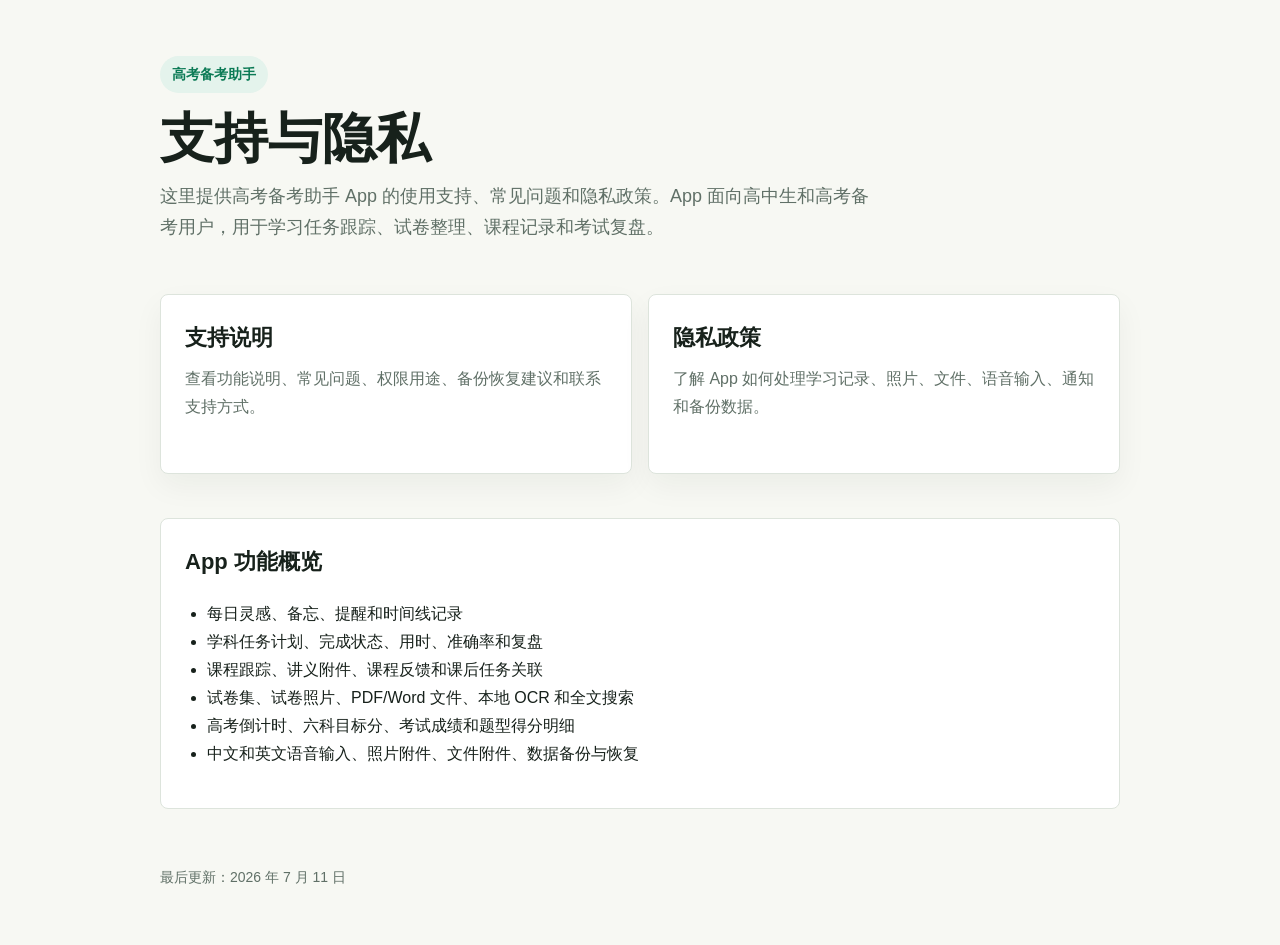
==== index.html @ 32e7072b "Add Gaokao prep assistant support pages" ====
<!doctype html>
<html lang="zh-Hans">
<head>
  <meta charset="utf-8">
  <meta name="viewport" content="width=device-width, initial-scale=1">
  <title>高考备考助手 - 支持与隐私</title>
  <meta name="description" content="高考备考助手 App 支持页面与隐私政策。">
  <style>
    :root {
      color-scheme: light;
      --bg: #f7f8f3;
      --card: #ffffff;
      --ink: #17211b;
      --muted: #607067;
      --line: #dde4dc;
      --accent: #0b7a55;
      --accent-soft: #e4f3ec;
    }
    * { box-sizing: border-box; }
    body {
      margin: 0;
      background: var(--bg);
      color: var(--ink);
      font-family: -apple-system, BlinkMacSystemFont, "SF Pro Text", "PingFang SC", "Hiragino Sans GB", "Microsoft YaHei", sans-serif;
      line-height: 1.75;
    }
    header, main, footer {
      width: min(960px, calc(100% - 32px));
      margin: 0 auto;
    }
    header {
      padding: 56px 0 28px;
    }
    .eyebrow {
      display: inline-flex;
      align-items: center;
      gap: 8px;
      margin-bottom: 16px;
      padding: 6px 12px;
      border-radius: 999px;
      background: var(--accent-soft);
      color: var(--accent);
      font-size: 14px;
      font-weight: 700;
    }
    h1 {
      margin: 0 0 14px;
      font-size: clamp(32px, 6vw, 54px);
      line-height: 1.08;
      letter-spacing: 0;
    }
    .lead {
      max-width: 720px;
      margin: 0;
      color: var(--muted);
      font-size: 18px;
    }
    .grid {
      display: grid;
      grid-template-columns: repeat(auto-fit, minmax(260px, 1fr));
      gap: 16px;
      margin: 22px 0 44px;
    }
    .card {
      display: block;
      min-height: 180px;
      padding: 24px;
      border: 1px solid var(--line);
      border-radius: 8px;
      background: var(--card);
      color: inherit;
      text-decoration: none;
      box-shadow: 0 12px 30px rgba(23, 33, 27, 0.05);
    }
    .card:hover {
      border-color: rgba(11, 122, 85, 0.35);
      transform: translateY(-1px);
    }
    .card h2 {
      margin: 0 0 8px;
      font-size: 22px;
      letter-spacing: 0;
    }
    .card p {
      margin: 0;
      color: var(--muted);
    }
    .section {
      padding: 24px;
      border: 1px solid var(--line);
      border-radius: 8px;
      background: var(--card);
      margin-bottom: 18px;
    }
    .section h2 {
      margin-top: 0;
      font-size: 22px;
      letter-spacing: 0;
    }
    ul { padding-left: 22px; }
    footer {
      padding: 24px 0 42px;
      color: var(--muted);
      font-size: 14px;
    }
  </style>
</head>
<body>
  <header>
    <div class="eyebrow">高考备考助手</div>
    <h1>支持与隐私</h1>
    <p class="lead">这里提供高考备考助手 App 的使用支持、常见问题和隐私政策。App 面向高中生和高考备考用户，用于学习任务跟踪、试卷整理、课程记录和考试复盘。</p>
  </header>

  <main>
    <div class="grid" aria-label="主要页面">
      <a class="card" href="./support.html">
        <h2>支持说明</h2>
        <p>查看功能说明、常见问题、权限用途、备份恢复建议和联系支持方式。</p>
      </a>
      <a class="card" href="./privacy.html">
        <h2>隐私政策</h2>
        <p>了解 App 如何处理学习记录、照片、文件、语音输入、通知和备份数据。</p>
      </a>
    </div>

    <section class="section">
      <h2>App 功能概览</h2>
      <ul>
        <li>每日灵感、备忘、提醒和时间线记录</li>
        <li>学科任务计划、完成状态、用时、准确率和复盘</li>
        <li>课程跟踪、讲义附件、课程反馈和课后任务关联</li>
        <li>试卷集、试卷照片、PDF/Word 文件、本地 OCR 和全文搜索</li>
        <li>高考倒计时、六科目标分、考试成绩和题型得分明细</li>
        <li>中文和英文语音输入、照片附件、文件附件、数据备份与恢复</li>
      </ul>
    </section>
  </main>

  <footer>
    <p>最后更新：2026 年 7 月 11 日</p>
  </footer>
</body>
</html>
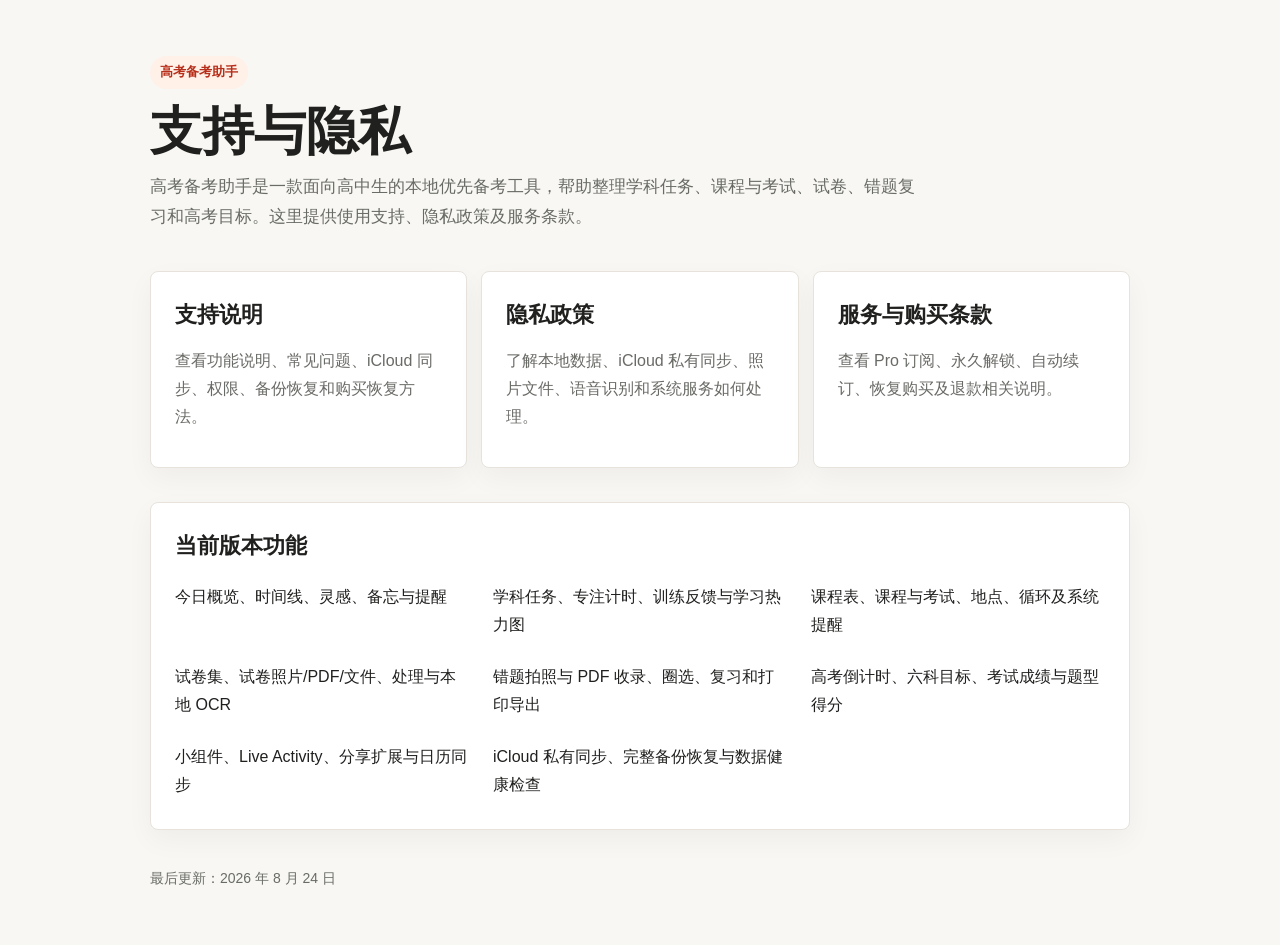
==== commit 532f0d4e: "Update support site for App Store release" ====
--- a/index.html
+++ b/index.html
@@ -1,144 +1,21 @@
 <!doctype html>
 <html lang="zh-Hans">
 <head>
-  <meta charset="utf-8">
-  <meta name="viewport" content="width=device-width, initial-scale=1">
-  <title>高考备考助手 - 支持与隐私</title>
-  <meta name="description" content="高考备考助手 App 支持页面与隐私政策。">
-  <style>
-    :root {
-      color-scheme: light;
-      --bg: #f7f8f3;
-      --card: #ffffff;
-      --ink: #17211b;
-      --muted: #607067;
-      --line: #dde4dc;
-      --accent: #0b7a55;
-      --accent-soft: #e4f3ec;
-    }
-    * { box-sizing: border-box; }
-    body {
-      margin: 0;
-      background: var(--bg);
-      color: var(--ink);
-      font-family: -apple-system, BlinkMacSystemFont, "SF Pro Text", "PingFang SC", "Hiragino Sans GB", "Microsoft YaHei", sans-serif;
-      line-height: 1.75;
-    }
-    header, main, footer {
-      width: min(960px, calc(100% - 32px));
-      margin: 0 auto;
-    }
-    header {
-      padding: 56px 0 28px;
-    }
-    .eyebrow {
-      display: inline-flex;
-      align-items: center;
-      gap: 8px;
-      margin-bottom: 16px;
-      padding: 6px 12px;
-      border-radius: 999px;
-      background: var(--accent-soft);
-      color: var(--accent);
-      font-size: 14px;
-      font-weight: 700;
-    }
-    h1 {
-      margin: 0 0 14px;
-      font-size: clamp(32px, 6vw, 54px);
-      line-height: 1.08;
-      letter-spacing: 0;
-    }
-    .lead {
-      max-width: 720px;
-      margin: 0;
-      color: var(--muted);
-      font-size: 18px;
-    }
-    .grid {
-      display: grid;
-      grid-template-columns: repeat(auto-fit, minmax(260px, 1fr));
-      gap: 16px;
-      margin: 22px 0 44px;
-    }
-    .card {
-      display: block;
-      min-height: 180px;
-      padding: 24px;
-      border: 1px solid var(--line);
-      border-radius: 8px;
-      background: var(--card);
-      color: inherit;
-      text-decoration: none;
-      box-shadow: 0 12px 30px rgba(23, 33, 27, 0.05);
-    }
-    .card:hover {
-      border-color: rgba(11, 122, 85, 0.35);
-      transform: translateY(-1px);
-    }
-    .card h2 {
-      margin: 0 0 8px;
-      font-size: 22px;
-      letter-spacing: 0;
-    }
-    .card p {
-      margin: 0;
-      color: var(--muted);
-    }
-    .section {
-      padding: 24px;
-      border: 1px solid var(--line);
-      border-radius: 8px;
-      background: var(--card);
-      margin-bottom: 18px;
-    }
-    .section h2 {
-      margin-top: 0;
-      font-size: 22px;
-      letter-spacing: 0;
-    }
-    ul { padding-left: 22px; }
-    footer {
-      padding: 24px 0 42px;
-      color: var(--muted);
-      font-size: 14px;
-    }
-  </style>
+  <meta charset="utf-8"><meta name="viewport" content="width=device-width, initial-scale=1">
+  <title>高考备考助手 - 支持、隐私与服务条款</title>
+  <meta name="description" content="高考备考助手 App 官方支持、隐私政策与服务条款。">
+  <link rel="stylesheet" href="./style.css">
 </head>
 <body>
-  <header>
-    <div class="eyebrow">高考备考助手</div>
-    <h1>支持与隐私</h1>
-    <p class="lead">这里提供高考备考助手 App 的使用支持、常见问题和隐私政策。App 面向高中生和高考备考用户，用于学习任务跟踪、试卷整理、课程记录和考试复盘。</p>
-  </header>
-
+  <header class="home-header"><span class="tag">高考备考助手</span><h1>支持与隐私</h1><p class="lead">高考备考助手是一款面向高中生的本地优先备考工具，帮助整理学科任务、课程与考试、试卷、错题复习和高考目标。这里提供使用支持、隐私政策及服务条款。</p></header>
   <main>
     <div class="grid" aria-label="主要页面">
-      <a class="card" href="./support.html">
-        <h2>支持说明</h2>
-        <p>查看功能说明、常见问题、权限用途、备份恢复建议和联系支持方式。</p>
-      </a>
-      <a class="card" href="./privacy.html">
-        <h2>隐私政策</h2>
-        <p>了解 App 如何处理学习记录、照片、文件、语音输入、通知和备份数据。</p>
-      </a>
+      <a class="card" href="./support.html"><h2>支持说明</h2><p>查看功能说明、常见问题、iCloud 同步、权限、备份恢复和购买恢复方法。</p></a>
+      <a class="card" href="./privacy.html"><h2>隐私政策</h2><p>了解本地数据、iCloud 私有同步、照片文件、语音识别和系统服务如何处理。</p></a>
+      <a class="card" href="./terms.html"><h2>服务与购买条款</h2><p>查看 Pro 订阅、永久解锁、自动续订、恢复购买及退款相关说明。</p></a>
     </div>
-
-    <section class="section">
-      <h2>App 功能概览</h2>
-      <ul>
-        <li>每日灵感、备忘、提醒和时间线记录</li>
-        <li>学科任务计划、完成状态、用时、准确率和复盘</li>
-        <li>课程跟踪、讲义附件、课程反馈和课后任务关联</li>
-        <li>试卷集、试卷照片、PDF/Word 文件、本地 OCR 和全文搜索</li>
-        <li>高考倒计时、六科目标分、考试成绩和题型得分明细</li>
-        <li>中文和英文语音输入、照片附件、文件附件、数据备份与恢复</li>
-      </ul>
-    </section>
+    <section><h2>当前版本功能</h2><ul class="feature-grid"><li>今日概览、时间线、灵感、备忘与提醒</li><li>学科任务、专注计时、训练反馈与学习热力图</li><li>课程表、课程与考试、地点、循环及系统提醒</li><li>试卷集、试卷照片/PDF/文件、处理与本地 OCR</li><li>错题拍照与 PDF 收录、圈选、复习和打印导出</li><li>高考倒计时、六科目标、考试成绩与题型得分</li><li>小组件、Live Activity、分享扩展与日历同步</li><li>iCloud 私有同步、完整备份恢复与数据健康检查</li></ul></section>
   </main>
-
-  <footer>
-    <p>最后更新：2026 年 7 月 11 日</p>
-  </footer>
+  <footer><p>最后更新：2026 年 8 月 24 日</p></footer>
 </body>
 </html>
--- a/style.css
+++ b/style.css
@@ -0,0 +1,46 @@
+:root {
+  color-scheme: light;
+  --bg: #f8f7f3;
+  --card: #ffffff;
+  --ink: #20211f;
+  --muted: #696b66;
+  --line: #e7e3dc;
+  --accent: #d94a2b;
+  --accent-strong: #b72f1a;
+  --accent-soft: #fff0e8;
+}
+* { box-sizing: border-box; }
+body { margin: 0; background: var(--bg); color: var(--ink); font-family: -apple-system, BlinkMacSystemFont, "SF Pro Text", "PingFang SC", "Hiragino Sans GB", "Microsoft YaHei", sans-serif; line-height: 1.75; }
+nav, header, main, footer { width: min(980px, calc(100% - 32px)); margin: 0 auto; }
+nav { display: flex; gap: 18px; flex-wrap: wrap; padding-top: 18px; }
+a { color: var(--accent-strong); text-decoration-thickness: 1px; text-underline-offset: 3px; }
+header { padding: 40px 0 22px; }
+.home-header { padding-top: 56px; }
+.tag { display: inline-flex; align-items: center; gap: 8px; margin-bottom: 14px; padding: 5px 10px; border-radius: 999px; background: var(--accent-soft); color: var(--accent-strong); font-size: 13px; font-weight: 700; }
+h1 { margin: 0 0 12px; font-size: clamp(32px, 6vw, 52px); line-height: 1.1; letter-spacing: 0; }
+h2 { margin: 0 0 12px; font-size: 22px; letter-spacing: 0; }
+h3 { margin: 22px 0 6px; font-size: 17px; letter-spacing: 0; }
+p { margin: 0 0 12px; }
+.lead { max-width: 780px; margin: 0; color: var(--muted); font-size: 17px; }
+.grid { display: grid; grid-template-columns: repeat(auto-fit, minmax(240px, 1fr)); gap: 14px; margin: 18px 0 34px; }
+.card, section { padding: 24px; border: 1px solid var(--line); border-radius: 8px; background: var(--card); box-shadow: 0 10px 28px rgba(38, 33, 26, 0.045); }
+.card { display: block; min-height: 168px; color: inherit; text-decoration: none; }
+.card:hover { border-color: rgba(217, 74, 43, 0.35); transform: translateY(-1px); }
+.card p, .muted { color: var(--muted); }
+section { margin: 16px 0; }
+.notice { border-left: 4px solid var(--accent); }
+.feature-grid { display: grid; grid-template-columns: repeat(auto-fit, minmax(260px, 1fr)); gap: 12px 24px; padding: 0; list-style: none; }
+ul, ol { padding-left: 22px; margin: 8px 0 0; }
+li { margin: 6px 0; }
+.meta { display: grid; grid-template-columns: max-content 1fr; gap: 8px 18px; }
+.meta dt { color: var(--muted); }
+.meta dd { margin: 0; }
+footer { padding: 20px 0 42px; color: var(--muted); font-size: 14px; }
+@media (max-width: 560px) {
+  nav, header, main, footer { width: min(100% - 24px, 980px); }
+  header { padding-top: 30px; }
+  .home-header { padding-top: 42px; }
+  .card, section { padding: 20px; }
+  .meta { grid-template-columns: 1fr; gap: 2px; }
+  .meta dd { margin-bottom: 8px; }
+}
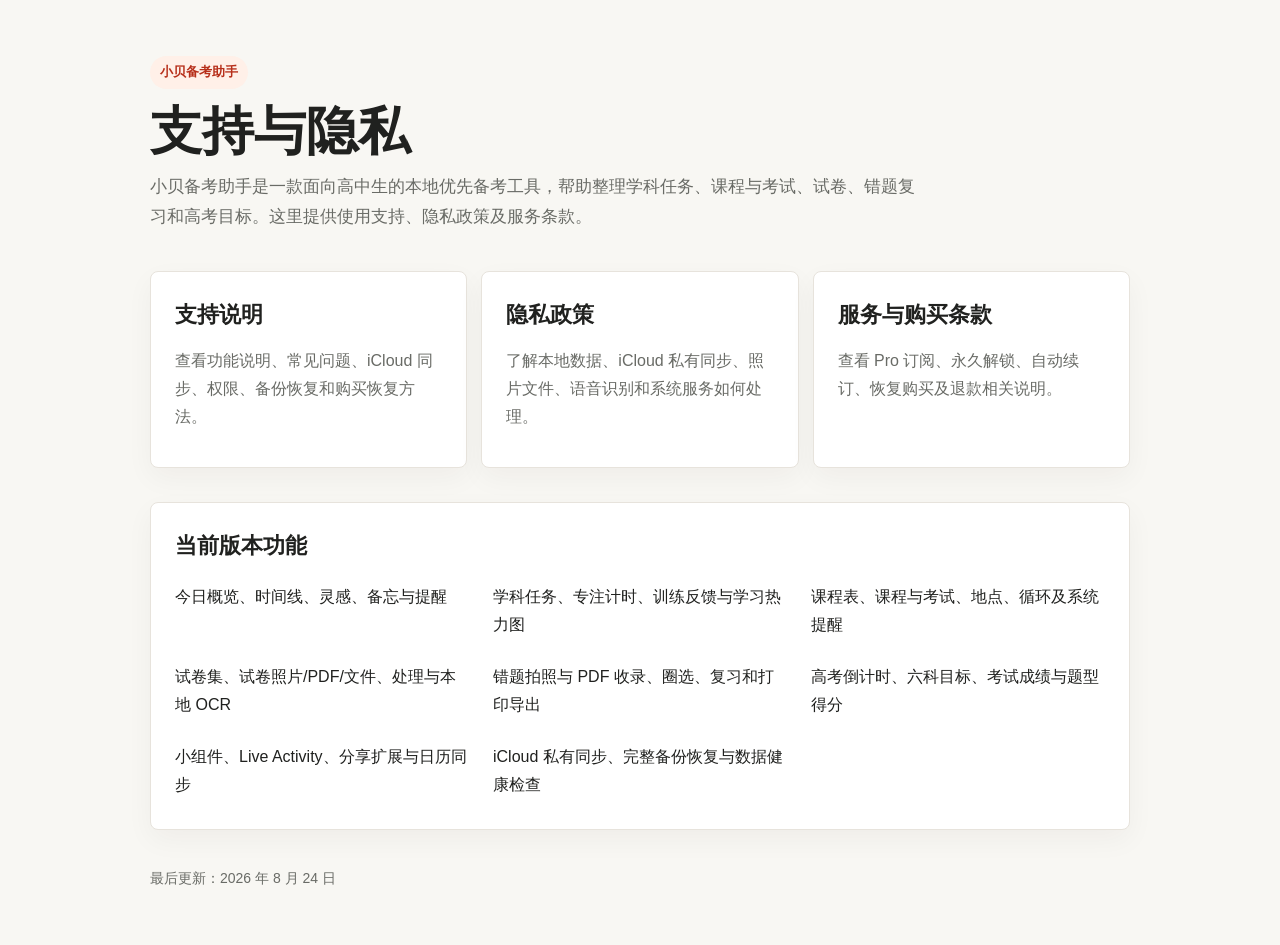
==== commit daa1cd12: "Rename support site to Xiaobei Prep Assistant" ====
--- a/index.html
+++ b/index.html
@@ -2,12 +2,12 @@
 <html lang="zh-Hans">
 <head>
   <meta charset="utf-8"><meta name="viewport" content="width=device-width, initial-scale=1">
-  <title>高考备考助手 - 支持、隐私与服务条款</title>
-  <meta name="description" content="高考备考助手 App 官方支持、隐私政策与服务条款。">
+  <title>小贝备考助手 - 支持、隐私与服务条款</title>
+  <meta name="description" content="小贝备考助手 App 官方支持、隐私政策与服务条款。">
   <link rel="stylesheet" href="./style.css">
 </head>
 <body>
-  <header class="home-header"><span class="tag">高考备考助手</span><h1>支持与隐私</h1><p class="lead">高考备考助手是一款面向高中生的本地优先备考工具，帮助整理学科任务、课程与考试、试卷、错题复习和高考目标。这里提供使用支持、隐私政策及服务条款。</p></header>
+  <header class="home-header"><span class="tag">小贝备考助手</span><h1>支持与隐私</h1><p class="lead">小贝备考助手是一款面向高中生的本地优先备考工具，帮助整理学科任务、课程与考试、试卷、错题复习和高考目标。这里提供使用支持、隐私政策及服务条款。</p></header>
   <main>
     <div class="grid" aria-label="主要页面">
       <a class="card" href="./support.html"><h2>支持说明</h2><p>查看功能说明、常见问题、iCloud 同步、权限、备份恢复和购买恢复方法。</p></a>
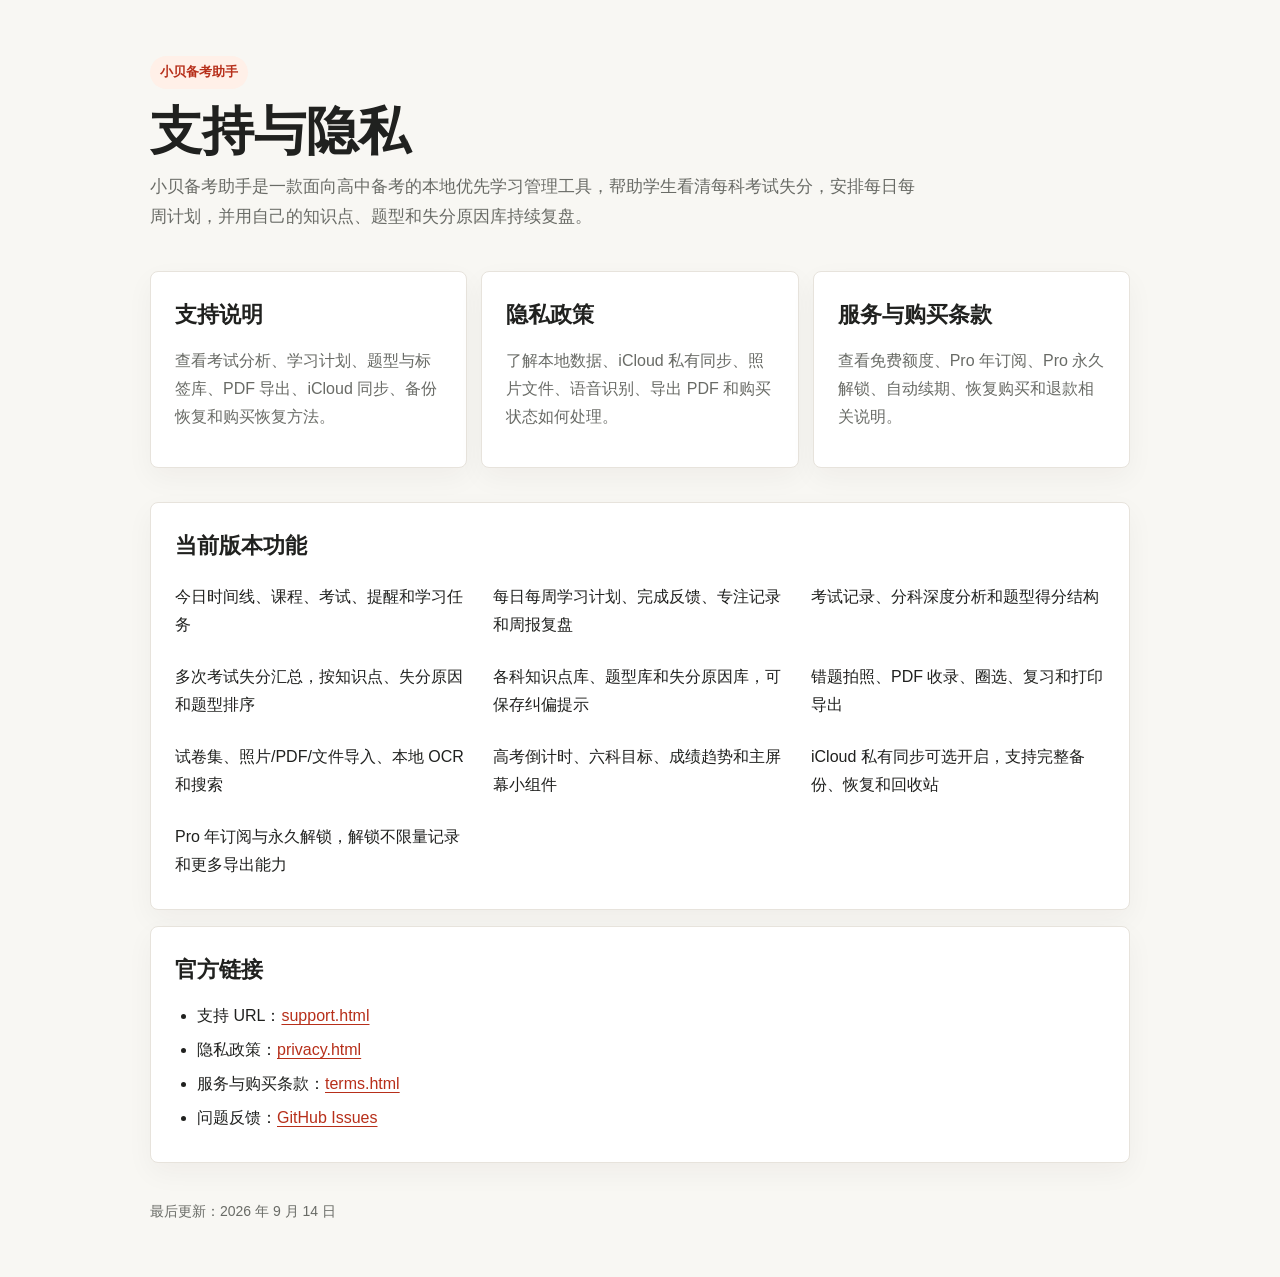
==== commit 6654de5f: "docs: update support site for Pro release" ====
--- a/index.html
+++ b/index.html
@@ -3,19 +3,20 @@
 <head>
   <meta charset="utf-8"><meta name="viewport" content="width=device-width, initial-scale=1">
   <title>小贝备考助手 - 支持、隐私与服务条款</title>
-  <meta name="description" content="小贝备考助手 App 官方支持、隐私政策与服务条款。">
+  <meta name="description" content="小贝备考助手 App 官方支持、隐私政策与服务购买条款。">
   <link rel="stylesheet" href="./style.css">
 </head>
 <body>
-  <header class="home-header"><span class="tag">小贝备考助手</span><h1>支持与隐私</h1><p class="lead">小贝备考助手是一款面向高中生的本地优先备考工具，帮助整理学科任务、课程与考试、试卷、错题复习和高考目标。这里提供使用支持、隐私政策及服务条款。</p></header>
+  <header class="home-header"><span class="tag">小贝备考助手</span><h1>支持与隐私</h1><p class="lead">小贝备考助手是一款面向高中备考的本地优先学习管理工具，帮助学生看清每科考试失分，安排每日每周计划，并用自己的知识点、题型和失分原因库持续复盘。</p></header>
   <main>
     <div class="grid" aria-label="主要页面">
-      <a class="card" href="./support.html"><h2>支持说明</h2><p>查看功能说明、常见问题、iCloud 同步、权限、备份恢复和购买恢复方法。</p></a>
-      <a class="card" href="./privacy.html"><h2>隐私政策</h2><p>了解本地数据、iCloud 私有同步、照片文件、语音识别和系统服务如何处理。</p></a>
-      <a class="card" href="./terms.html"><h2>服务与购买条款</h2><p>查看 Pro 订阅、永久解锁、自动续订、恢复购买及退款相关说明。</p></a>
+      <a class="card" href="./support.html"><h2>支持说明</h2><p>查看考试分析、学习计划、题型与标签库、PDF 导出、iCloud 同步、备份恢复和购买恢复方法。</p></a>
+      <a class="card" href="./privacy.html"><h2>隐私政策</h2><p>了解本地数据、iCloud 私有同步、照片文件、语音识别、导出 PDF 和购买状态如何处理。</p></a>
+      <a class="card" href="./terms.html"><h2>服务与购买条款</h2><p>查看免费额度、Pro 年订阅、Pro 永久解锁、自动续期、恢复购买和退款相关说明。</p></a>
     </div>
-    <section><h2>当前版本功能</h2><ul class="feature-grid"><li>今日概览、时间线、灵感、备忘与提醒</li><li>学科任务、专注计时、训练反馈与学习热力图</li><li>课程表、课程与考试、地点、循环及系统提醒</li><li>试卷集、试卷照片/PDF/文件、处理与本地 OCR</li><li>错题拍照与 PDF 收录、圈选、复习和打印导出</li><li>高考倒计时、六科目标、考试成绩与题型得分</li><li>小组件、Live Activity、分享扩展与日历同步</li><li>iCloud 私有同步、完整备份恢复与数据健康检查</li></ul></section>
+    <section><h2>当前版本功能</h2><ul class="feature-grid"><li>今日时间线、课程、考试、提醒和学习任务</li><li>每日每周学习计划、完成反馈、专注记录和周报复盘</li><li>考试记录、分科深度分析和题型得分结构</li><li>多次考试失分汇总，按知识点、失分原因和题型排序</li><li>各科知识点库、题型库和失分原因库，可保存纠偏提示</li><li>错题拍照、PDF 收录、圈选、复习和打印导出</li><li>试卷集、照片/PDF/文件导入、本地 OCR 和搜索</li><li>高考倒计时、六科目标、成绩趋势和主屏幕小组件</li><li>iCloud 私有同步可选开启，支持完整备份、恢复和回收站</li><li>Pro 年订阅与永久解锁，解锁不限量记录和更多导出能力</li></ul></section>
+    <section><h2>官方链接</h2><ul><li>支持 URL：<a href="./support.html">support.html</a></li><li>隐私政策：<a href="./privacy.html">privacy.html</a></li><li>服务与购买条款：<a href="./terms.html">terms.html</a></li><li>问题反馈：<a href="https://github.com/kevincy/ideas-support-public/issues">GitHub Issues</a></li></ul></section>
   </main>
-  <footer><p>最后更新：2026 年 8 月 24 日</p></footer>
+  <footer><p>最后更新：2026 年 9 月 14 日</p></footer>
 </body>
 </html>
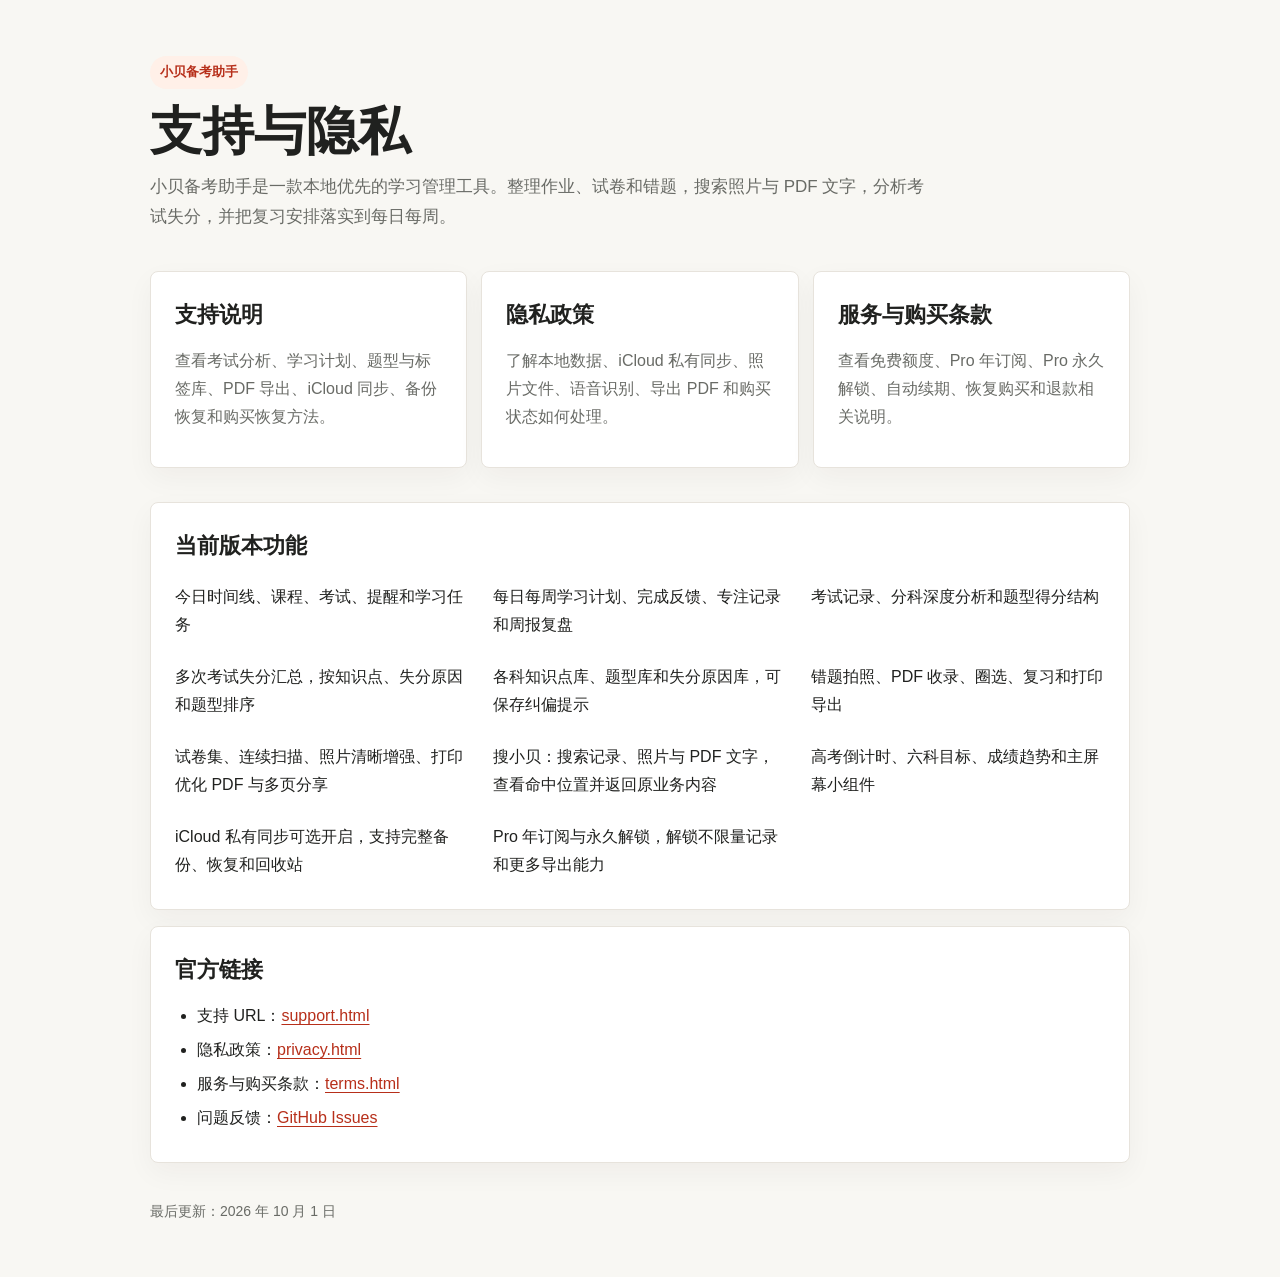
==== commit 3b44b390: "Update Xiaobei 2.0 support and privacy pages" ====
--- a/index.html
+++ b/index.html
@@ -7,16 +7,16 @@
   <link rel="stylesheet" href="./style.css">
 </head>
 <body>
-  <header class="home-header"><span class="tag">小贝备考助手</span><h1>支持与隐私</h1><p class="lead">小贝备考助手是一款面向高中备考的本地优先学习管理工具，帮助学生看清每科考试失分，安排每日每周计划，并用自己的知识点、题型和失分原因库持续复盘。</p></header>
+  <header class="home-header"><span class="tag">小贝备考助手</span><h1>支持与隐私</h1><p class="lead">小贝备考助手是一款本地优先的学习管理工具。整理作业、试卷和错题，搜索照片与 PDF 文字，分析考试失分，并把复习安排落实到每日每周。</p></header>
   <main>
     <div class="grid" aria-label="主要页面">
       <a class="card" href="./support.html"><h2>支持说明</h2><p>查看考试分析、学习计划、题型与标签库、PDF 导出、iCloud 同步、备份恢复和购买恢复方法。</p></a>
       <a class="card" href="./privacy.html"><h2>隐私政策</h2><p>了解本地数据、iCloud 私有同步、照片文件、语音识别、导出 PDF 和购买状态如何处理。</p></a>
       <a class="card" href="./terms.html"><h2>服务与购买条款</h2><p>查看免费额度、Pro 年订阅、Pro 永久解锁、自动续期、恢复购买和退款相关说明。</p></a>
     </div>
-    <section><h2>当前版本功能</h2><ul class="feature-grid"><li>今日时间线、课程、考试、提醒和学习任务</li><li>每日每周学习计划、完成反馈、专注记录和周报复盘</li><li>考试记录、分科深度分析和题型得分结构</li><li>多次考试失分汇总，按知识点、失分原因和题型排序</li><li>各科知识点库、题型库和失分原因库，可保存纠偏提示</li><li>错题拍照、PDF 收录、圈选、复习和打印导出</li><li>试卷集、照片/PDF/文件导入、本地 OCR 和搜索</li><li>高考倒计时、六科目标、成绩趋势和主屏幕小组件</li><li>iCloud 私有同步可选开启，支持完整备份、恢复和回收站</li><li>Pro 年订阅与永久解锁，解锁不限量记录和更多导出能力</li></ul></section>
+    <section><h2>当前版本功能</h2><ul class="feature-grid"><li>今日时间线、课程、考试、提醒和学习任务</li><li>每日每周学习计划、完成反馈、专注记录和周报复盘</li><li>考试记录、分科深度分析和题型得分结构</li><li>多次考试失分汇总，按知识点、失分原因和题型排序</li><li>各科知识点库、题型库和失分原因库，可保存纠偏提示</li><li>错题拍照、PDF 收录、圈选、复习和打印导出</li><li>试卷集、连续扫描、照片清晰增强、打印优化 PDF 与多页分享</li><li>搜小贝：搜索记录、照片与 PDF 文字，查看命中位置并返回原业务内容</li><li>高考倒计时、六科目标、成绩趋势和主屏幕小组件</li><li>iCloud 私有同步可选开启，支持完整备份、恢复和回收站</li><li>Pro 年订阅与永久解锁，解锁不限量记录和更多导出能力</li></ul></section>
     <section><h2>官方链接</h2><ul><li>支持 URL：<a href="./support.html">support.html</a></li><li>隐私政策：<a href="./privacy.html">privacy.html</a></li><li>服务与购买条款：<a href="./terms.html">terms.html</a></li><li>问题反馈：<a href="https://github.com/kevincy/ideas-support-public/issues">GitHub Issues</a></li></ul></section>
   </main>
-  <footer><p>最后更新：2026 年 9 月 14 日</p></footer>
+  <footer><p>最后更新：2026 年 10 月 1 日</p></footer>
 </body>
 </html>
